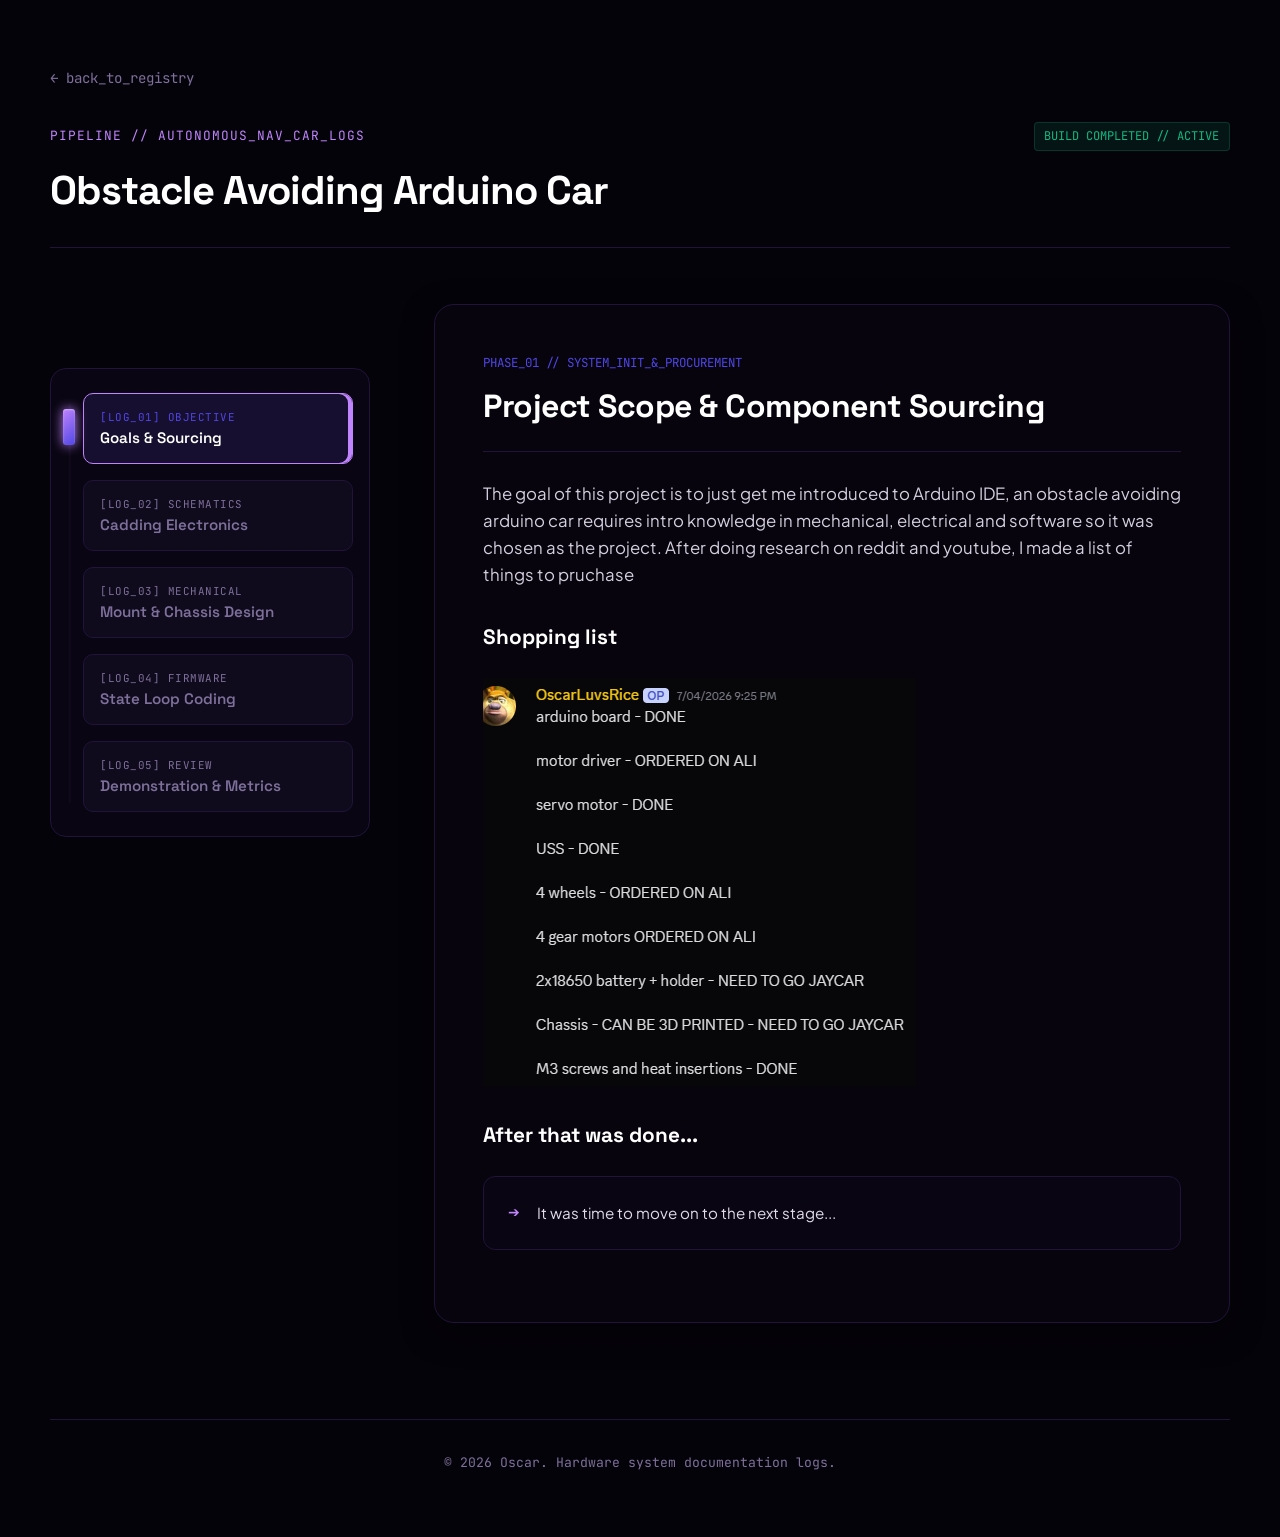
==== arduino-car.html @ 9b83cb02 "Update arduino-car.html" ====
<!DOCTYPE html>
<html lang="en">
<head>
    <meta charset="UTF-8">
    <meta name="viewport" content="width=device-width, initial-scale=1.0">
    <title>Oscar // Obstacle Avoiding Arduino Car</title>
    
    <link rel="preconnect" href="https://fonts.googleapis.com">
    <link rel="preconnect" href="https://fonts.gstatic.com" crossorigin>
    <link href="https://fonts.googleapis.com/css2?family=Space+Grotesk:wght@500;700&family=Plus+Jakarta+Sans:wght@400;500;600;700&family=JetBrains+Mono:wght@400;500&display=swap" rel="stylesheet">
    
    <style>
        /* PASSIONATE PURPLE THEME VARIABLES */
        :root {
            --bg-main: #05030a;        /* Pitch obsidian night */
            --bg-card: #0f0a1c;        /* Deep mechanical purple block */
            --bg-card-hover: #150e26;  /* Focused block state */
            --border: #20143a;         /* Structural housing line */
            --text-title: #ffffff;     /* White titles */
            --text-body: #e0dae9;      /* Clear scannability text */
            --text-muted: #7d709a;     /* Inactive status text */
            --accent-purple: #c084fc;  /* Glowing electric lavender */
            --accent-blue: #4f46e5;    /* Deep cosmic bus line */
            --accent-green: #10b981;   /* System online mint */
            --bg-terminal: #090512;    /* Recessed terminal tray */
        }

        /* RESET & BASE LAYOUT */
        * {
            box-sizing: border-box;
            margin: 0;
            padding: 0;
        }

        body {
            font-family: 'Plus Jakarta Sans', sans-serif;
            background-color: var(--bg-main);
            color: var(--text-body);
            line-height: 1.6;
            padding: 4rem 2rem;
            display: flex;
            justify-content: center;
            min-height: 100vh;
        }

        .container {
            max-width: 1180px;
            width: 100%;
        }

        /* NAVIGATION HEADER BACKLINK */
        .back-registry {
            display: inline-flex;
            align-items: center;
            gap: 0.5rem;
            color: var(--text-muted);
            text-decoration: none;
            font-family: 'JetBrains Mono', monospace;
            font-size: 0.88rem;
            margin-bottom: 2rem;
            transition: color 0.2s ease, transform 0.2s ease;
        }

        .back-registry:hover {
            color: var(--accent-purple);
            transform: translateX(-4px);
        }

        /* MAIN SYSTEM HEADER */
        header {
            margin-bottom: 3.5rem;
            border-bottom: 1px solid var(--border);
            padding-bottom: 1.5rem;
        }

        .header-meta {
            display: flex;
            justify-content: space-between;
            align-items: center;
            margin-bottom: 0.5rem;
        }

        .sys-id-tag {
            font-family: 'JetBrains Mono', monospace;
            font-size: 0.8rem;
            color: var(--accent-purple);
            letter-spacing: 1px;
        }

        .sys-status {
            font-family: 'JetBrains Mono', monospace;
            font-size: 0.75rem;
            color: var(--accent-green);
            background: rgba(16, 185, 129, 0.1);
            padding: 0.25rem 0.6rem;
            border-radius: 4px;
            border: 1px solid rgba(16, 185, 129, 0.2);
        }

        h1 {
            font-family: 'Space Grotesk', sans-serif;
            font-size: 2.5rem;
            font-weight: 700;
            color: var(--text-title);
            letter-spacing: -1px;
        }

        /* TWO-COLUMN SPLIT CONTROL DECK WORKSPACE */
        .workspace {
            display: grid;
            grid-template-columns: 320px 1fr;
            gap: 4rem;
            align-items: start;
        }

        /* LEFT COLUMN: THE PHYSICAL HARDWARE CONTROL DECK */
        .control-deck {
            position: sticky;
            top: 4rem;
            display: flex;
            position: relative;
            background: var(--bg-terminal);
            border: 1px solid var(--border);
            border-radius: 16px;
            padding: 1.5rem 1rem 1.5rem 2rem;
        }

        /* Recessed Track Groove for the Mechanical Fader Block */
        .fader-track-channel {
            position: absolute;
            top: 2rem;
            left: 1rem;
            width: 4px;
            height: calc(100% - 4rem);
            background-color: #120b20;
            border-radius: 2px;
            box-shadow: inset 1px 1px 3px rgba(0,0,0,0.8);
        }

        /* The Physical Glowing Slider Handle Block */
        .mechanical-fader-block {
            position: absolute;
            left: 0.75rem; /* Centered precisely on the track channel */
            width: 12px;
            height: 36px;
            background: linear-gradient(135deg, var(--accent-purple), var(--accent-blue));
            border-radius: 3px;
            box-shadow: 0 0 12px var(--accent-purple), inset 0 1px 2px rgba(255,255,255,0.4);
            z-index: 10;
            transition: top 0.3s cubic-bezier(0.25, 1, 0.5, 1);
            top: 2rem;
        }

        /* Group stack container holding the switch plates */
        .deck-switch-stack {
            display: flex;
            flex-direction: column;
            gap: 1rem;
            width: 100%;
        }

        /* Industrial Toggle Plates (Buttons) */
        .deck-switch-plate {
            background-color: var(--bg-card);
            border: 1px solid var(--border);
            border-radius: 10px;
            padding: 1rem;
            cursor: pointer;
            width: 100%;
            text-align: left;
            transition: all 0.25s ease;
            display: flex;
            flex-direction: column;
            gap: 0.25rem;
            position: relative;
        }

        .deck-switch-plate:hover {
            background-color: var(--bg-card-hover);
            border-color: rgba(192, 132, 252, 0.3);
        }

        /* Plate Sub-components */
        .plate-timestamp {
            font-family: 'JetBrains Mono', monospace;
            font-size: 0.68rem;
            color: var(--text-muted);
            letter-spacing: 0.5px;
        }

        .plate-headline {
            font-family: 'Space Grotesk', sans-serif;
            font-size: 0.95rem;
            font-weight: 600;
            color: var(--text-muted);
            transition: color 0.2s ease;
        }

        /* ACTIVE TOGGLE STATE STYLING */
        .deck-switch-plate.active {
            background-color: #170f30;
            border-color: var(--accent-purple);
            box-shadow: inset -4px 0 0 var(--accent-purple);
        }

        .deck-switch-plate.active .plate-timestamp {
            color: var(--accent-blue);
        }

        .deck-switch-plate.active .plate-headline {
            color: var(--text-title);
        }

        /* RIGHT COLUMN: MAIN DATA TERMINAL BAY */
        .data-display-bay {
            background-color: rgba(15, 10, 28, 0.2);
            border: 1px solid var(--border);
            border-radius: 20px;
            padding: 3rem;
            min-height: 600px;
            box-shadow: 0 10px 30px rgba(0,0,0,0.5);
        }

        /* Individual Pane Visibility Transitions */
        .stage-pane {
            display: none;
            animation: terminalBoot 0.4s cubic-bezier(0.16, 1, 0.3, 1) forwards;
        }

        .stage-pane.active {
            display: block;
        }

        /* Content Formatting Elements */
        .pane-routing-tag {
            font-family: 'JetBrains Mono', monospace;
            font-size: 0.78rem;
            color: var(--accent-blue);
            text-transform: uppercase;
            margin-bottom: 0.5rem;
        }

        .pane-headline-main {
            font-family: 'Space Grotesk', sans-serif;
            font-size: 2rem;
            color: var(--text-title);
            border-bottom: 1px solid var(--border);
            padding-bottom: 1.2rem;
            margin-bottom: 1.8rem;
            letter-spacing: -0.5px;
        }

        .stage-pane h3 {
            font-family: 'Space Grotesk', sans-serif;
            font-size: 1.3rem;
            color: var(--text-title);
            margin: 2rem 0 0.8rem 0;
        }

        .stage-pane p {
            font-size: 1.05rem;
            color: var(--text-body);
            margin-bottom: 1.2rem;
            opacity: 0.95;
        }

        /* DISCORD REPLICA LOG BULLETS */
        .discord-channel-logs {
            list-style: none;
            margin: 1.5rem 0;
            background-color: var(--bg-terminal);
            border: 1px solid var(--border);
            border-radius: 12px;
            padding: 1.5rem;
        }

        .discord-log-row {
            position: relative;
            padding-left: 1.8rem;
            margin-bottom: 0.8rem;
            font-size: 0.95rem;
        }

        .discord-log-row:last-child {
            margin-bottom: 0;
        }

        .discord-log-row::before {
            content: '➔';
            position: absolute;
            left: 0;
            color: var(--accent-purple);
            font-size: 0.85rem;
        }

        /* TECHNICAL SPEC TABLES */
        .spec-table {
            width: 100%;
            border-collapse: collapse;
            margin: 1.5rem 0;
            font-family: 'Plus Jakarta Sans', sans-serif;
            font-size: 0.95rem;
        }

        .spec-table th, .spec-table td {
            border: 1px solid var(--border);
            padding: 0.8rem 1rem;
            text-align: left;
        }

        .spec-table th {
            background-color: var(--bg-terminal);
            color: var(--accent-purple);
            font-family: 'Space Grotesk', sans-serif;
            font-size: 0.9rem;
            text-transform: uppercase;
            letter-spacing: 0.5px;
        }

        .spec-table tr:nth-child(even) {
            background-color: rgba(32, 20, 58, 0.15);
        }

        /* ASSET ARCHIVE CONTAINERS */
        .image-container {
            width: 100%;
            background-color: var(--bg-terminal);
            border: 1px solid var(--border);
            border-radius: 14px;
            overflow: hidden;
            margin: 2rem 0;
        }

        .image-container img {
            width: 100%;
            height: auto;
            display: block;
        }

        /* CODE SEGMENT BOXES */
        .code-tray {
            background-color: #040208;
            border: 1px solid var(--border);
            border-radius: 12px;
            padding: 1.5rem;
            font-family: 'JetBrains Mono', monospace;
            font-size: 0.88rem;
            color: #e5def0;
            overflow-x: auto;
            margin: 1.5rem 0;
        }

        .code-comm { color: var(--text-muted); }
        .code-kw { color: var(--accent-purple); }
        .code-v { color: #a5b4fc; }

        /* CHECKLIST SYSTEM FOR GOALS/COMPLETION */
        .check-grid {
            display: grid;
            grid-template-columns: 1fr;
            gap: 0.8rem;
            margin: 1.5rem 0;
        }

        .check-card {
            background: var(--bg-terminal);
            border: 1px solid var(--border);
            border-radius: 8px;
            padding: 1rem;
            display: flex;
            align-items: center;
            gap: 1rem;
        }

        .check-status-indicator {
            font-family: 'JetBrains Mono', monospace;
            font-size: 0.75rem;
            color: var(--accent-green);
            background: rgba(16, 185, 129, 0.1);
            padding: 0.2rem 0.5rem;
            border-radius: 4px;
            border: 1px solid rgba(16, 185, 129, 0.2);
            white-space: nowrap;
        }

        .check-text {
            font-size: 0.95rem;
        }

        @keyframes terminalBoot {
            from { opacity: 0; transform: scale(0.995) translateY(6px); }
            to { opacity: 1; transform: scale(1) translateY(0); }
        }

        /* SYSTEM WORKSPACE FOOTER */
        footer {
            border-top: 1px solid var(--border);
            padding-top: 2rem;
            margin-top: 6rem;
            text-align: center;
            font-family: 'JetBrains Mono', monospace;
            font-size: 0.82rem;
            color: var(--text-muted);
        }

        /* RESPONSIVE LAYOUT MATRIX BREAKPOINT */
        @media (max-width: 900px) {
            .workspace { grid-template-columns: 1fr; gap: 2rem; }
            .control-deck { position: static; padding: 1rem; }
            .fader-track-channel, .mechanical-fader-block { display: none; }
            .deck-switch-stack { flex-direction: row; flex-wrap: wrap; }
            .deck-switch-plate { width: calc(50% - 0.5rem); }
            body { padding: 2rem 1rem; }
            .data-display-bay { padding: 1.8rem; }
        }
        @media (max-width: 580px) {
            .deck-switch-plate { width: 100%; }
        }
    </style>
</head>
<body>

    <div class="container">
        
        <a href="projects.html" class="back-registry">← back_to_registry</a>

        <header>
            <div class="header-meta">
                <span class="sys-id-tag">PIPELINE // AUTONOMOUS_NAV_CAR_LOGS</span>
                <span class="sys-status">BUILD COMPLETED // ACTIVE</span>
            </div>
            <h1>Obstacle Avoiding Arduino Car</h1>
        </header>

        <div class="workspace">
            
            <aside class="control-deck">
                <div class="fader-track-channel"></div>
                <div class="mechanical-fader-block" id="fader-knob"></div>

                <div class="deck-switch-stack" id="plate-group">
                    
                    <button class="deck-switch-plate active" onclick="activateDeckStage(0)">
                        <span class="plate-timestamp">[LOG_01] OBJECTIVE</span>
                        <span class="plate-headline">Goals & Sourcing</span>
                    </button>

                    <button class="deck-switch-plate" onclick="activateDeckStage(1)">
                        <span class="plate-timestamp">[LOG_02] SCHEMATICS</span>
                        <span class="plate-headline">Cadding Electronics</span>
                    </button>

                    <button class="deck-switch-plate" onclick="activateDeckStage(2)">
                        <span class="plate-timestamp">[LOG_03] MECHANICAL</span>
                        <span class="plate-headline">Mount & Chassis Design</span>
                    </button>

                    <button class="deck-switch-plate" onclick="activateDeckStage(3)">
                        <span class="plate-timestamp">[LOG_04] FIRMWARE</span>
                        <span class="plate-headline">State Loop Coding</span>
                    </button>

                    <button class="deck-switch-plate" onclick="activateDeckStage(4)">
                        <span class="plate-timestamp">[LOG_05] REVIEW</span>
                        <span class="plate-headline">Demonstration & Metrics</span>
                    </button>

                </div>
            </aside>

            <main class="data-display-bay">

                <div id="deck-pane-0" class="stage-pane active">
                    <div class="pane-routing-tag">PHASE_01 // SYSTEM_INIT_&_PROCUREMENT</div>
                    <h2 class="pane-headline-main">Project Scope & Component Sourcing</h2>
                    <p>The goal of this project is to just get me introduced to Arduino IDE, an obstacle avoiding arduino car requires intro knowledge in mechanical, electrical and software so it was chosen as the project. After doing research on reddit and youtube, I made a list of things to pruchase</p>
                    
                    <h3>Shopping list</h3>
                    <div class="check-grid">
                        <img src="Images/shoppinglist.png" alt="shopping list">
                    </div>

                    <h3>After that was done...</h3>
                    <ul class="discord-channel-logs">
                        <li class="discord-log-row">It was time to move on to the next stage...</li>
                    </ul>
                </div>

                <div id="deck-pane-1" class="stage-pane">
                    <div class="pane-routing-tag">PHASE_02 // CIRCUITS_&_CAD_MAPPING</div>
                    <h2 class="pane-headline-main">Visualing electronics.</h2>
                    <p>Before designing the chassis striaght away, a good thing to do is to CAD out the electronics so you know the components you are dealing with. Doing so minimises problems that might be harder to solve in the later stages.</p>
                    
                    <h3>Here are my CAD designs</h3>
                    <div class="check-grid">
                        
                          <img src="Images/18650.png" alt="Lithium Ion 18650 Battery" width="150">
                          <figcaption>Simple design of the 18650 Lithium Ion Battery.</figcaption>
    
                        <div class="image-container">
                          <img src="Images/gearmotortechdrawing.png" alt="Gear motor tech drawing" width="400">
                          <img src="Images/gearmotor.png" alt="Gear motor" width="400">  
                          <figcaption>Tried to follow tech drawing for the gear motor as it is a bit more complicated, I think I followed it fine, definitely good enough for visualisation for chassis.</figcaption>
                        </div>
                        
                        <div class="image-container">
                          <img src="Images/arduinowheeltechdrawing.png" alt="Arduino wheel tech drawing" width="250">
                          <img src="Images/arduinowheel.png" alt="Arduino Wheel" width="300">  
                          <figcaption>Tried to follow tech drawing for the wheel as well, for the type pattern I attempted by doing tangential plane -> text -> emboss -> circular pattern</figcaption>
                        </div>
                        <p>I attempted to CAD the servo as well and it was fine, but I ended up finding a model online instead as it was easier to use that for the problem I was about to face for the next stage. And obviously I didn't try to Cad the PCBs as that would be too time consuming and stupid, found them online instead.</p>
                    </div>
                    
                    <h3>After all of that we can officially start designing the chassis! But there exists this one problem...</h3>
                        <div class="image-container">
                          <img src="Images/noservomount.png" alt="No servo mount" width="300"> 
                          <figcaption>How do you attach this ultrasonic sensor to the servo?</figcaption>
                        </div>
                </div>

                <div id="deck-pane-2" class="stage-pane">
                    <div class="pane-routing-tag">PHASE_03 // MECHANICAL_FABRICATION</div>
                    <h2 class="pane-headline-main">Chassis Assembly & Custom Bracket Prints</h2>
                    <p>In this stage there's two things to do, figure out how to mount USS onto servo and design the chassis</p>
                    
                    <div class="image-container">
                        <img src="Images/mountconcept.png" alt="Mount concept" width="250">
                        <figcaption>The initial idea was to was to have this L shape thingie, and then secure it with bolts and nuts on top, but later it realised that you dont actually need the bolts and nuts because the eyes of the USS does the job of securing it (Also becausue I dont have that size bolts and nuts.)</figcaption>
                    </div>

                    <div class="image-container">
                        <img src="Images/servomount.png" alt="Servo mount" width="400">
                        <figcaption>Finished design, pretty simple but it does the job.</figcaption>
                    </div>

                    <div class="image-container">
                        <video src="Images/mountdemonstration.mp4" controls width="300" ></video>
                        <figcaption>Added joint rotation on fusion and it looks fine.</figcaption>
                    </div>

                    <div class="image-container">
                        <video src="Images/mountdemonstrationirl.mp4" controls width="300" ></video>
                        <figcaption>Printed it and it is functioning which is good!</figcaption>
                    </div>

                    <h3>Now on the Chassis!</h3>
                    
                    <div class="image-container">
                        <img src="Images/m3demo2.png" alt="m3 demo 2">
                        <img src="Images/m3demo.png" alt="m3 demo 1">
                        <figcaption>To connect the parts, m3 threaded insertions is used with 8mm m3 bolts, as demonstrated above. Tolerance was considered when designing the holes, which was learned from my previous project (Taser).</figcaption>
                    </div>

                    <div class="image-container">
                        <img src="Images/carswitch.png" alt="car switch">
                        <figcaption>The car obviously needs a switch so quickly did that (Ended up getting battery holder model online).</figcaption>
                    </div>
                    
                    <div class="image-container">
                        <img src="Images/carassembly.png" alt="Chassis Structural Assembly Breakdown Diagram">
                        <figcaption>Finished look (IK the switch isn't there JUST IGNORE), just looks like an ordinary car i guess, becauase I was running out of filament I only printed the base, the front and the back.</figcaption>
                    </div>
                </div>

                <div id="deck-pane-3" class="stage-pane">
                    <div class="pane-routing-tag">PHASE_04 // SOFTWARE_ARCHITECTURE</div>
                    <h2 class="pane-headline-main">Firmware Pipeline & Range Check States</h2>
                    <p>The code is structured as an interactive state routine written in C++. It constantly evaluates spatial feedback parameters before modifying active motor gate logic values.</p>
                    
                    <div class="code-tray">
<span class="code-comm">// Dynamic spatial evaluation algorithm</span>
<span class="code-kw">void</span> <span class="code-v">lookAround</span>() {
    <span class="code-v">myservo</span>.<span class="code-v">write</span>(45);  <span class="code-comm">// Sweep Right quadrant</span>
    <span class="code-v">delay</span>(300);
    <span class="code-v">distanceRight</span> = <span class="code-v">readPing</span>();
    
    <span class="code-v">myservo</span>.<span class="code-v">write</span>(135); <span class="code-comm">// Sweep Left quadrant</span>
    <span class="code-v">delay</span>(300);
    <span class="code-v">distanceLeft</span> = <span class="code-v">readPing</span>();
    
    <span class="code-v">myservo</span>.<span class="code-v">write</span>(90);  <span class="code-comm">// Center baseline align</span>
}
                    </div>

                    <h3>Decision Logic Map</h3>
                    <p>The main sequence monitors a continuous forward tracking thread. If an environmental boundary drops closer than 30 centimeters, a pause is flagged, motor loops cut out, the <code>lookAround()</code> routine runs diagnostic right/left sweeps, evaluates the max path gap variable, and spins the vehicle to clear the target.</p>
                </div>

                <div id="deck-pane-4" class="stage-pane">
                    <div class="pane-routing-tag">PHASE_05 // PERFORMANCE_VALIDATION</div>
                    <h2 class="pane-headline-main">Final Deployment & Environmental Trials</h2>
                    <p>The build concluded with open field trials to verify boundary tracking calibration and assess runtime power draws over tight obstacle courses.</p>
                    
                    <h3>System Readiness Matrix</h3>
                    <div class="check-grid">
                        <div class="check-card">
                            <span class="check-status-indicator">PASSED</span>
                            <span class="check-text"><strong>Obstacle Response:</strong> Vehicle reliably drops speed profiles and maneuvers before structural clipping occurs.</span>
                        </div>
                        <div class="check-card">
                            <span class="check-status-indicator">PASSED</span>
                            <span class="check-text"><strong>Echo Attenuation:</strong> Noise filters successfully block out floor reflection artifacts.</span>
                        </div>
                        <div class="check-card">
                            <span class="check-status-indicator">PASSED</span>
                            <span class="check-text"><strong>Power Stability:</strong> Zero processor brownouts encountered during hard motor reverse braking cycles.</span>
                        </div>
                    </div>

                    <p>The vehicle navigates complicated paths without requiring any manual corrections or physical overrides. All mechatronic systems are fully operational.</p>
                </div>

            </main>

        </div>

        <footer>
            <p>© 2026 Oscar. Hardware system documentation logs.</p>
        </footer>

    </div>

    <script>
        function activateDeckStage(stageIndex) {
            const plates = document.querySelectorAll('.deck-switch-plate');
            const panes = document.querySelectorAll('.stage-pane');
            const faderKnob = document.getElementById('fader-knob');
            
            // Wipe out existing selections
            plates.forEach(p => p.classList.remove('active'));
            panes.forEach(pane => pane.classList.remove('active'));
            
            // Bind newly called targets active
            const targetedPlate = plates[stageIndex];
            targetedPlate.classList.add('active');
            document.getElementById(`deck-pane-${stageIndex}`).classList.add('active');
            
            // Programmatically calculate exact top offset to slide mechanical fader knob perfectly
            const trackOffsetTop = targetedPlate.offsetTop;
            const plateHeight = targetedPlate.offsetHeight;
            
            // Align the center of the mechanical knob perfectly alongside the center of the plate
            const optimalKnobPosition = trackOffsetTop + (plateHeight / 2) - 18; 
            faderKnob.style.top = `${optimalKnobPosition}px`;
        }

        // Initialize at zero configuration upon loading complete DOM tree
        document.addEventListener("DOMContentLoaded", () => {
            activateDeckStage(0);
        });
    </script>

</body>
</html>
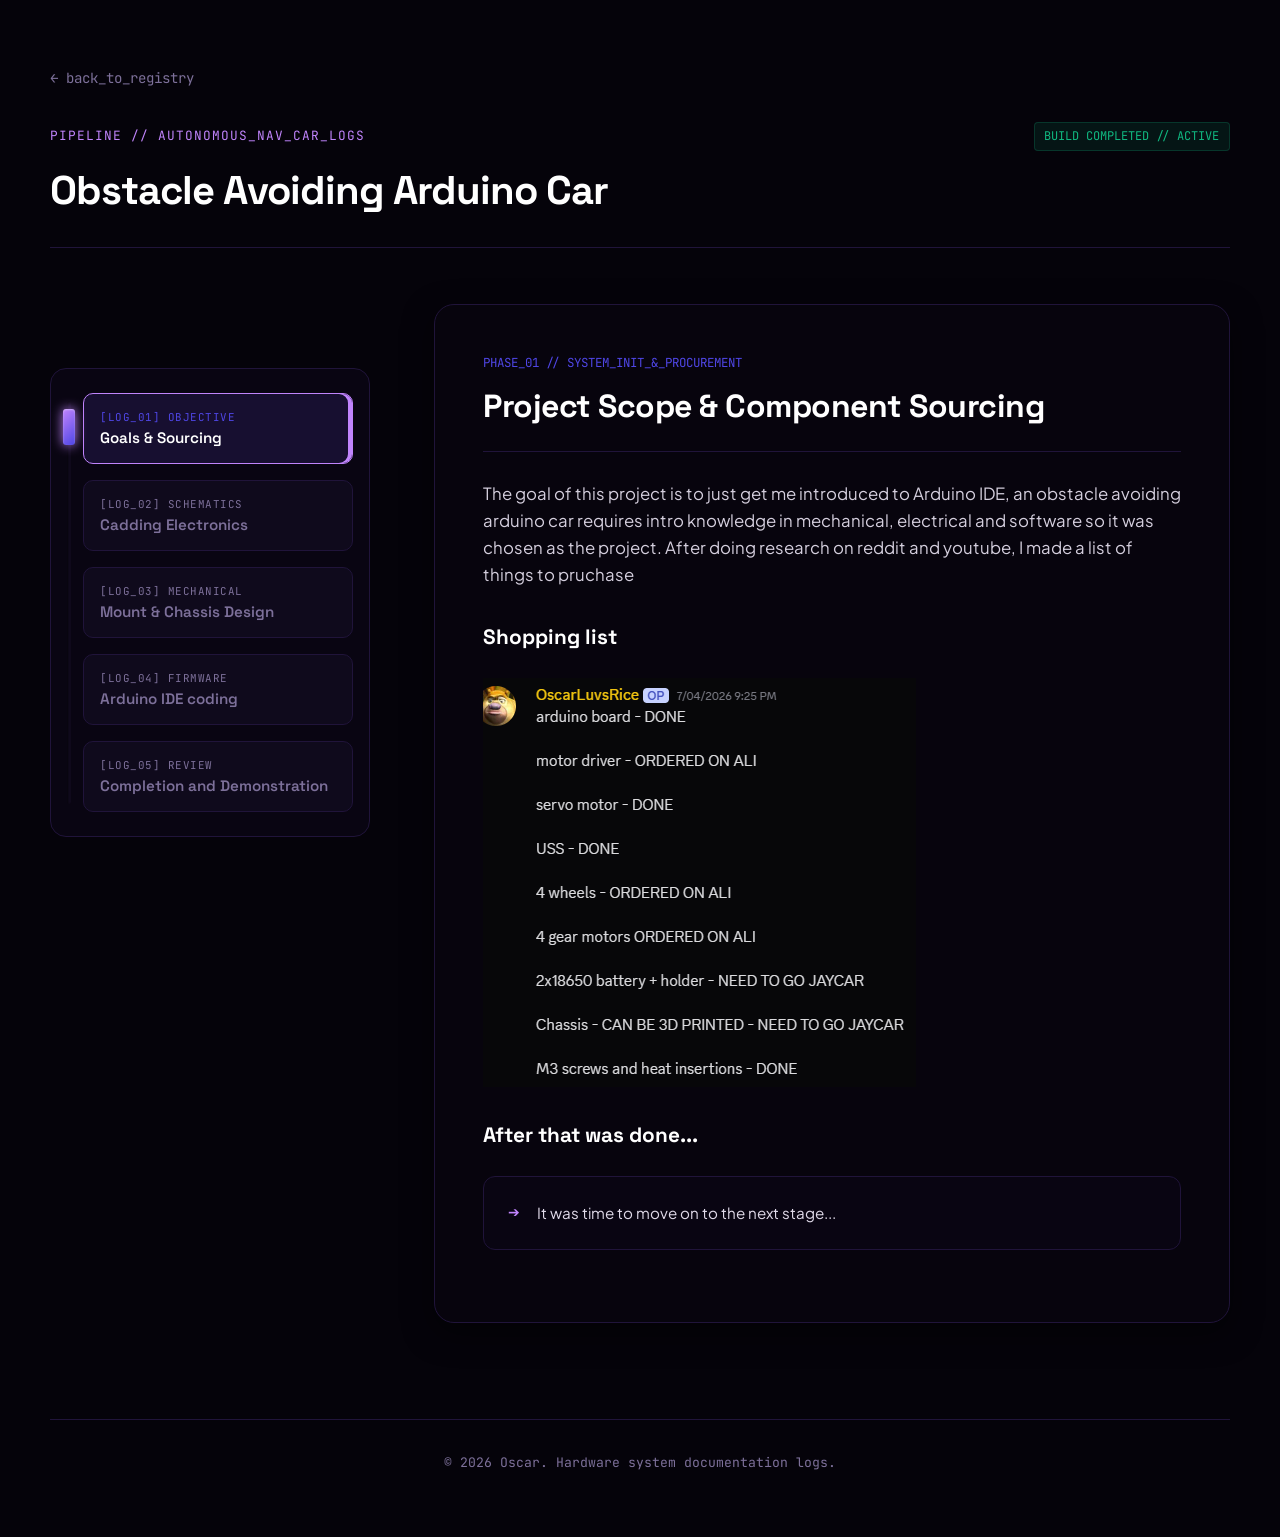
==== commit f61c7d6f: "Update arduino-car.html" ====
--- a/arduino-car.html
+++ b/arduino-car.html
@@ -457,12 +457,12 @@
 
                     <button class="deck-switch-plate" onclick="activateDeckStage(3)">
                         <span class="plate-timestamp">[LOG_04] FIRMWARE</span>
-                        <span class="plate-headline">State Loop Coding</span>
+                        <span class="plate-headline">Arduino IDE coding</span>
                     </button>
 
                     <button class="deck-switch-plate" onclick="activateDeckStage(4)">
                         <span class="plate-timestamp">[LOG_05] REVIEW</span>
-                        <span class="plate-headline">Demonstration & Metrics</span>
+                        <span class="plate-headline">Completion and Demonstration</span>
                     </button>
 
                 </div>
@@ -564,9 +564,11 @@
 
                 <div id="deck-pane-3" class="stage-pane">
                     <div class="pane-routing-tag">PHASE_04 // SOFTWARE_ARCHITECTURE</div>
-                    <h2 class="pane-headline-main">Firmware Pipeline & Range Check States</h2>
-                    <p>The code is structured as an interactive state routine written in C++. It constantly evaluates spatial feedback parameters before modifying active motor gate logic values.</p>
-                    
+                    <h2 class="pane-headline-main">Coding the logic in Arduino IDE</h2>
+                    <p>Unfortunately I only know some python and Arduino IDE is in C++, so what I did was I tried to find code written by other people online. I did find one but it was not exactly what I needed, like the angles, motor speed and runtime need to be calibrated, the logic needs to be fixed as well.</p>
+                    <br>
+                    <p>So I fed the code into Claude and asked it to teach me how to read the code and explain using python terminologies. After some learning I was able to change the code to my likings and is able to fully understand the code.</p>
+                    <h3>Here is the code</h3>
                     <div class="code-tray">
 <span class="code-comm">// Dynamic spatial evaluation algorithm</span>
 <span class="code-kw">void</span> <span class="code-v">lookAround</span>() {
@@ -582,8 +584,8 @@
 }
                     </div>
 
-                    <h3>Decision Logic Map</h3>
-                    <p>The main sequence monitors a continuous forward tracking thread. If an environmental boundary drops closer than 30 centimeters, a pause is flagged, motor loops cut out, the <code>lookAround()</code> routine runs diagnostic right/left sweeps, evaluates the max path gap variable, and spins the vehicle to clear the target.</p>
+                    <h3>Logic TLDR</h3>
+                    <p>If it detects something, reverse a bit, look right, look left, if right space more than left, go right, if not go left. Nothing detected -> move forward. To maintain battery health, a boolean variable and for loop is used. </p>
                 </div>
 
                 <div id="deck-pane-4" class="stage-pane">
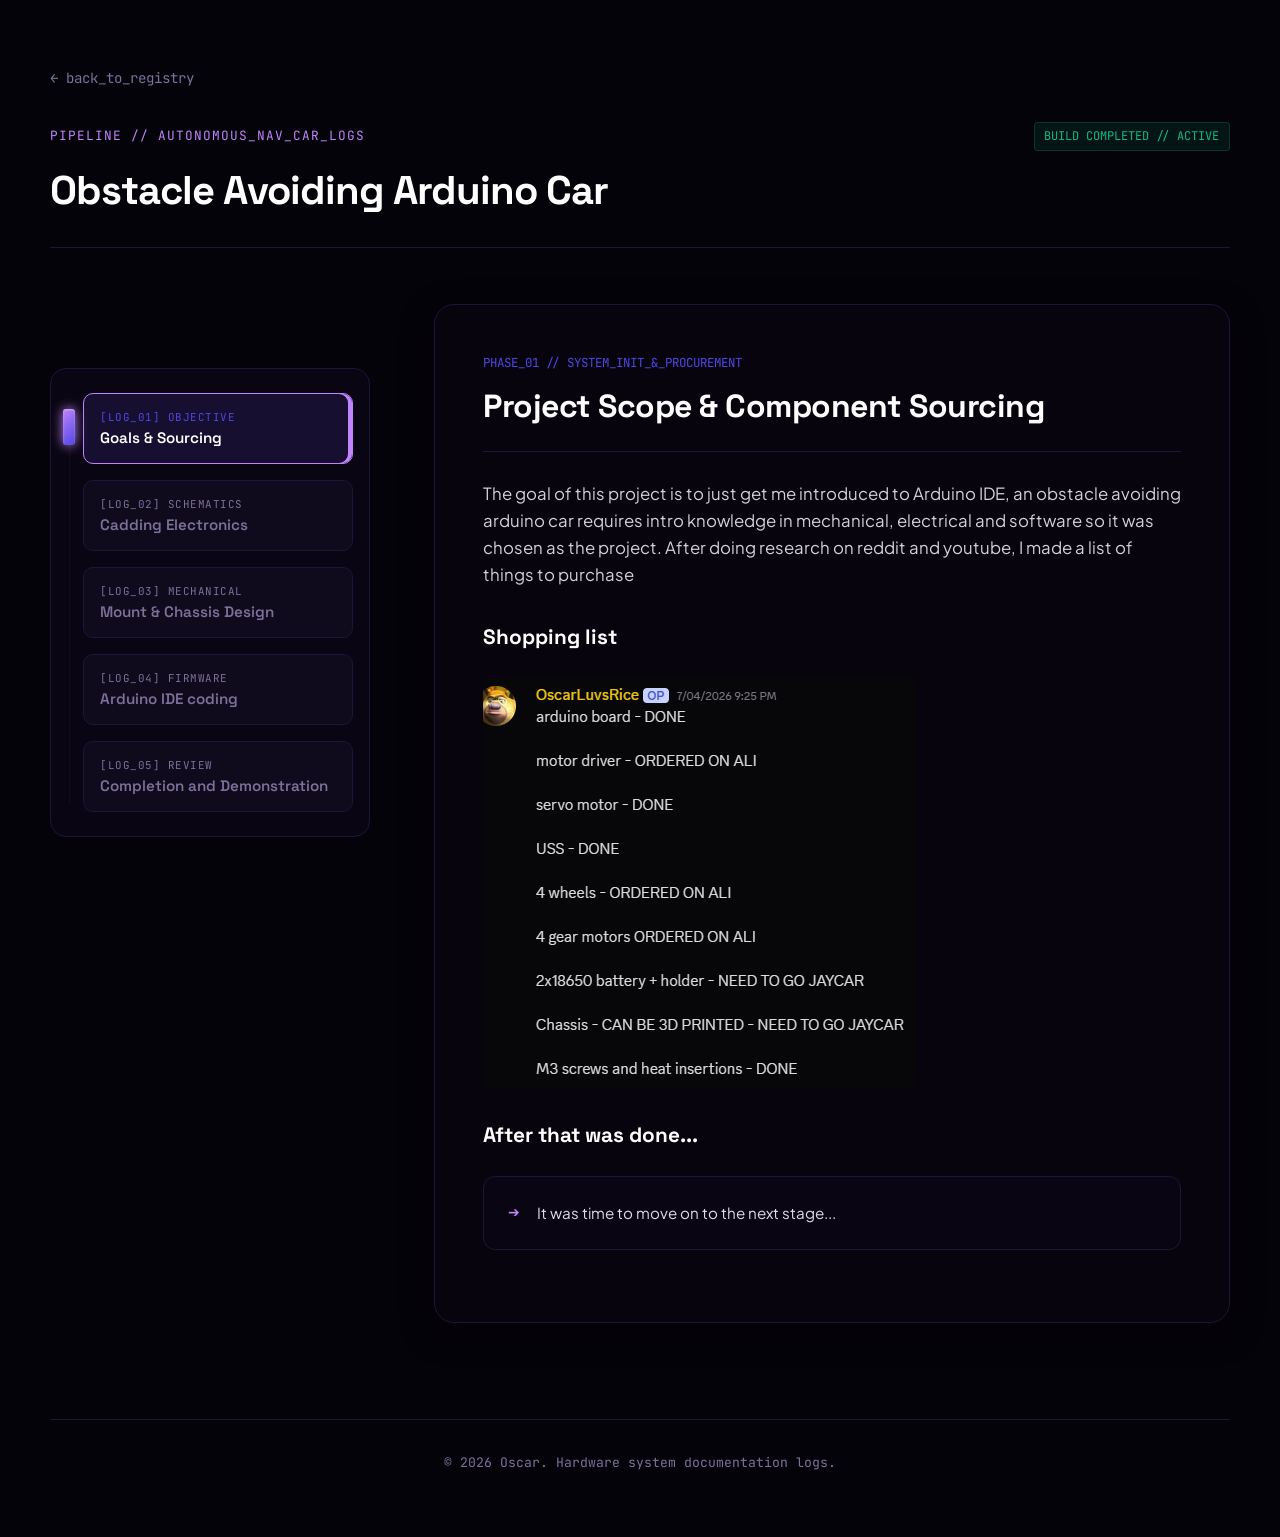
==== commit 11e19379: "Update arduino-car.html" ====
--- a/arduino-car.html
+++ b/arduino-car.html
@@ -473,7 +473,7 @@
                 <div id="deck-pane-0" class="stage-pane active">
                     <div class="pane-routing-tag">PHASE_01 // SYSTEM_INIT_&_PROCUREMENT</div>
                     <h2 class="pane-headline-main">Project Scope & Component Sourcing</h2>
-                    <p>The goal of this project is to just get me introduced to Arduino IDE, an obstacle avoiding arduino car requires intro knowledge in mechanical, electrical and software so it was chosen as the project. After doing research on reddit and youtube, I made a list of things to pruchase</p>
+                    <p>The goal of this project is to just get me introduced to Arduino IDE, an obstacle avoiding arduino car requires intro knowledge in mechanical, electrical and software so it was chosen as the project. After doing research on reddit and youtube, I made a list of things to purchase</p>
                     
                     <h3>Shopping list</h3>
                     <div class="check-grid">
@@ -570,18 +570,173 @@
                     <p>So I fed the code into Claude and asked it to teach me how to read the code and explain using python terminologies. After some learning I was able to change the code to my likings and is able to fully understand the code.</p>
                     <h3>Here is the code</h3>
                     <div class="code-tray">
-<span class="code-comm">// Dynamic spatial evaluation algorithm</span>
-<span class="code-kw">void</span> <span class="code-v">lookAround</span>() {
-    <span class="code-v">myservo</span>.<span class="code-v">write</span>(45);  <span class="code-comm">// Sweep Right quadrant</span>
-    <span class="code-v">delay</span>(300);
-    <span class="code-v">distanceRight</span> = <span class="code-v">readPing</span>();
-    
-    <span class="code-v">myservo</span>.<span class="code-v">write</span>(135); <span class="code-comm">// Sweep Left quadrant</span>
-    <span class="code-v">delay</span>(300);
-    <span class="code-v">distanceLeft</span> = <span class="code-v">readPing</span>();
-    
-    <span class="code-v">myservo</span>.<span class="code-v">write</span>(90);  <span class="code-comm">// Center baseline align</span>
+
+<div class="code-container">
+<pre><code class="language-cpp">
+// from my understanding, above setup (runs once and thats it when initialising) and loop (main() of C++),
+// is basically where you do the library importing
+// and the hardware configuration, and the variable assignments, and those variables are declared as global variables,
+// so that you can later change it in setup and loop.
+
+#include &lt;AFMotor.h&gt;
+#include &lt;NewPing.h&gt;
+#include &lt;Servo.h&gt;
+
+// Defining terms and assigning pins based on the way I soldered them
+#define triggerPin A2
+#define echoPin A0
+#define maxDistance 200
+#define maxSpeed 180
+
+NewPing sonar(triggerPin, echoPin, maxDistance);
+
+AF_DCMotor motor1(1, MOTOR12_1KHZ);
+AF_DCMotor motor2(2, MOTOR12_1KHZ);
+AF_DCMotor motor3(3, MOTOR34_1KHZ);
+AF_DCMotor motor4(4, MOTOR34_1KHZ);
+
+Servo myservo;
+
+boolean goesForward = false;
+int distance = 100;
+int speedSet = 0;
+
+void setup() {
+    myservo.attach(10);
+    myservo.write(90);
+    delay(2000);
+
+    distance = readPing();
+    delay(100);
+    distance = readPing();
+    delay(100);
 }
+
+void loop() {
+    int distanceR = 0;
+    int distanceL = 0;
+
+    delay(40);
+    distance = readPing();
+
+    if (distance &lt;= 15) {
+        moveStop();
+        delay(300);
+
+        moveBackward();
+        delay(500);
+
+        moveStop();
+        delay(200);
+
+        distanceR = lookRight();
+        delay(1500);
+
+        distanceL = lookLeft();
+        delay(1500);
+
+        if (distanceR &gt;= distanceL) {
+            turnRight();
+        } else {
+            turnLeft();
+        }
+    } else {
+        moveForward();
+    }
+}
+
+int lookRight()
+{
+    myservo.write(0); 
+    delay(1000);
+    distance = readPing(); // assigns the distance recorded to the variable distance
+    delay(1000);
+    myservo.write(90); 
+    delay(1000);
+    return distance; // essentially just return reading[0]
+}
+
+int lookLeft()
+{
+    myservo.write(180); 
+    delay(1000);
+    int distance = readPing(); // assigns the distance recorded to the variable distance
+    delay(1000);
+    myservo.write(90); 
+    delay(1000);
+    return distance; // essentially just return reading[0]
+}
+
+int readPing() { 
+  delay(70);
+  int cm = sonar.ping_cm(); // essentially just reading = board.sonar.read(trigger)
+  if(cm==0)
+  {
+    cm = 250; // 250 BECAUSE max distance was set as 200, so it will consider cm == 0 as an error
+  }
+  return cm; // returns the distance in cm 
+}
+
+void moveStop() {
+  motor1.run(RELEASE); // release in arduino IDE is just stop apparently.
+  motor2.run(RELEASE);
+  motor3.run(RELEASE);
+  motor4.run(RELEASE);
+  } 
+  
+void moveForward() {
+
+ if(!goesForward)        // 1st loop: goesForward is false, this runs, goesForward = true, speed gently goes up
+  {                      // 2nd loop: say that still no obstacle, because goesForward = true from 1st loop, skips if statement, car remains at smooth speed
+    goesForward=true;    // if this boolean didn't exist, everytime loop() is called (thousands of times/s), it will run moveForward (150--> 0,2,4 -> 150 --> 0,2,4) stutter!                                   
+    motor1.run(FORWARD);      
+    motor2.run(FORWARD);
+    motor3.run(FORWARD); 
+    motor4.run(FORWARD);     
+   for (speedSet = 0; speedSet < maxSpeed; speedSet +=2)  // initialisation, condition, interval
+   {                                                      // since speedSet = 0, it will always be less than max speed, it will run this for loop
+    motor1.setSpeed(speedSet);                            // what it does is that interval of 5ms, it will ramp up the speed by an interval of 2
+    motor2.setSpeed(speedSet);                            // gear motor accelerates at a steady pace, less stress on battery.
+    motor3.setSpeed(speedSet);
+    motor4.setSpeed(speedSet);
+    delay(5);
+   }
+  }
+}
+
+void moveBackward() {    // when moveBackward() is called, booleamn goesForward = false, and also gently deccelerates.
+    goesForward=false;   // Because it is false, when moveForward() is called again, it will accelerate gently, which is desired as the car is moving from stationary.
+    motor1.run(BACKWARD);      
+    motor2.run(BACKWARD);
+    motor3.run(BACKWARD);
+    motor4.run(BACKWARD);  
+  for (speedSet = 0; speedSet < maxSpeed; speedSet +=2) // slowly bring the speed up to avoid loading down the batteries too quickly (same logic as before)
+  {
+    motor1.setSpeed(speedSet);
+    motor2.setSpeed(speedSet);
+    motor3.setSpeed(speedSet);
+    motor4.setSpeed(speedSet);
+    delay(5);
+  }
+}  
+
+void turnRight() {
+  motor1.run(FORWARD);
+  motor2.run(BACKWARD);
+  motor3.run(BACKWARD);
+  motor4.run(FORWARD);     
+  delay(3000);     
+} 
+ 
+void turnLeft() {
+  motor1.run(BACKWARD);     
+  motor2.run(FORWARD);  
+  motor3.run(FORWARD);
+  motor4.run(BACKWARD);   
+  delay(3000);
+}  
+</code></pre>
+</div>
                     </div>
 
                     <h3>Logic TLDR</h3>
@@ -590,26 +745,14 @@
 
                 <div id="deck-pane-4" class="stage-pane">
                     <div class="pane-routing-tag">PHASE_05 // PERFORMANCE_VALIDATION</div>
-                    <h2 class="pane-headline-main">Final Deployment & Environmental Trials</h2>
-                    <p>The build concluded with open field trials to verify boundary tracking calibration and assess runtime power draws over tight obstacle courses.</p>
+                    <h2 class="pane-headline-main">AND THE CAR IS FINISHED</h2>
+                    <p>With the code is done, the car is done mechanically, electronically and software...ly</p>
                     
-                    <h3>System Readiness Matrix</h3>
-                    <div class="check-grid">
-                        <div class="check-card">
-                            <span class="check-status-indicator">PASSED</span>
-                            <span class="check-text"><strong>Obstacle Response:</strong> Vehicle reliably drops speed profiles and maneuvers before structural clipping occurs.</span>
-                        </div>
-                        <div class="check-card">
-                            <span class="check-status-indicator">PASSED</span>
-                            <span class="check-text"><strong>Echo Attenuation:</strong> Noise filters successfully block out floor reflection artifacts.</span>
-                        </div>
-                        <div class="check-card">
-                            <span class="check-status-indicator">PASSED</span>
-                            <span class="check-text"><strong>Power Stability:</strong> Zero processor brownouts encountered during hard motor reverse braking cycles.</span>
-                        </div>
-                    </div>
-
-                    <p>The vehicle navigates complicated paths without requiring any manual corrections or physical overrides. All mechatronic systems are fully operational.</p>
+                    <h3>Demonstration</h3>
+                    <video src="Images/obstacleavoidingcar.mp4" controls width="300" ></video>
+                        <figcaption>It can be calibrated better but honestly you can't really perfect it because the texture of floor will not always be the same, like it could working great on my room's floor but turn too much if my friend's floor is too fricticious.</figcaption>
+
+                    <p>That marks the end of the project! Took me a couple weeks to do as I had other things going on but yea it was great.</p>
                 </div>
 
             </main>
